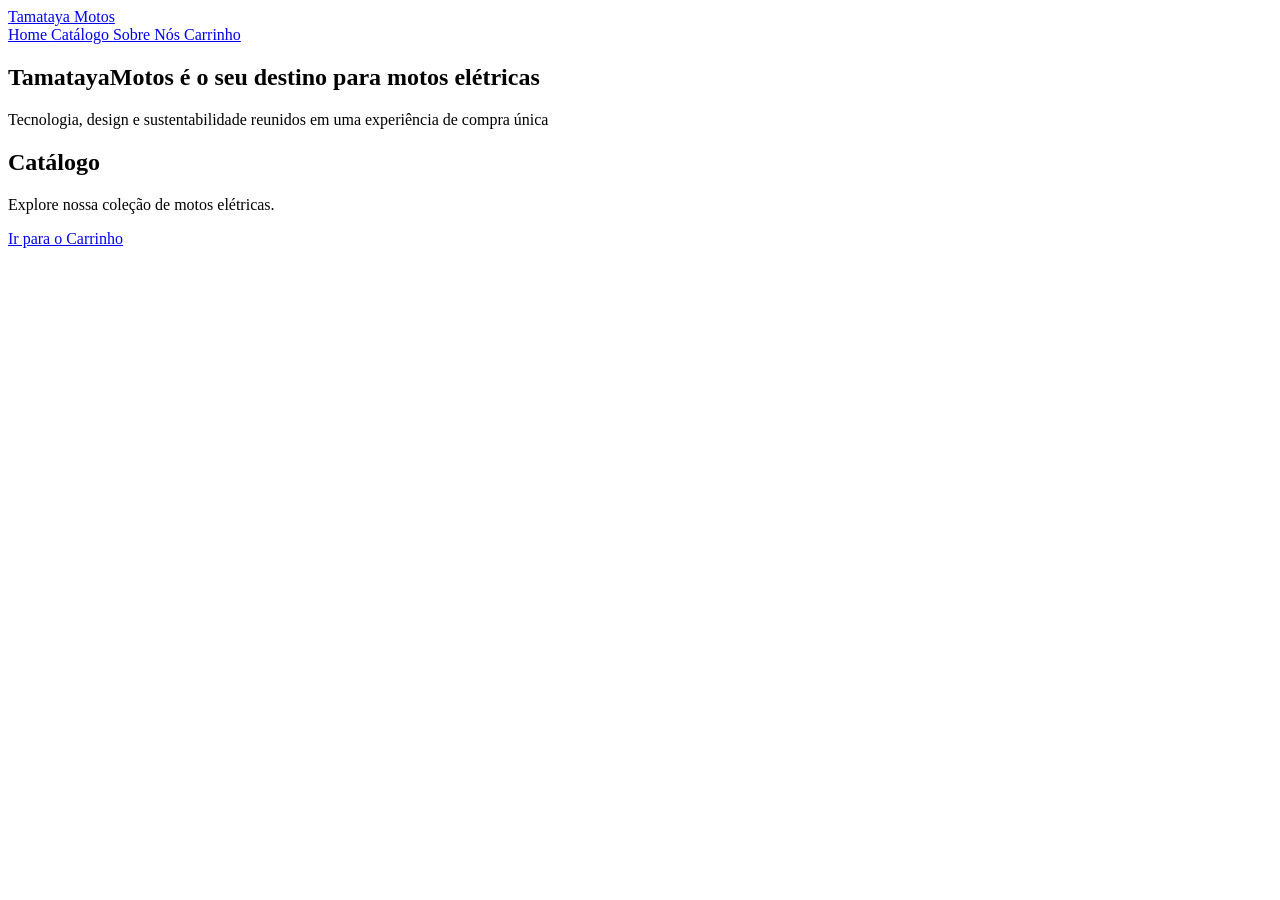
==== index.html @ 349761d3 "feat: estruturando pagina principal index.html" ====
<!DOCTYPE html>
<html lang="pt-br">
<head>
    <meta charset="UTF-8">
    <meta name="viewport" content="width=device-width, initial-scale=1.0">
    <link rel="preconnect" href="https://fonts.googleapis.com">
    <link rel="preconnect" href="https://fonts.gstatic.com" crossorigin>
    <link href="https://fonts.googleapis.com/css2?family=Orbitron:wght@416&family=Poppins&display=swap" rel="stylesheet">
    <link rel="stylesheet" href="/src/css/style.css">
    <title> Asia Figures </title>
</head>
<body>
    
    <header>
        <a href="#home "class="logo"> Tamataya Moto<span>s</span> </a>
        
        <nav>
            <a href="#home"> Home </a>
            <a href="#catalogo"> Catálogo </a>
            <a href="/pages/sobre.html"> Sobre Nós </a>
            <a href="/pages/loja.html">Carrinho</a>
        </nav>

    </header>

        <section class="inicio" id="home">
            <div class="inicio-text">
                <h1> TamatayaMotos é o seu destino para motos elétricas</h1>
                <p>  Tecnologia, design e sustentabilidade reunidos em uma experiência de compra única </p>

            </div>
        </section>

        <section class="catalogo" id="catalogo">
            <h2> Catálogo </h2>
            <div id="descricao">
            <p>Explore nossa coleção de motos elétricas.</p>
            </div>

            <div class="cards-catalogo" id="lista-produtos">
                </div>

            <div>
                <a href="pages/loja.html" class="carrinho">Ir para o Carrinho</a> 
            </div>

        </section>

        <script src="src/js/script.js" defer></script>
</body>
</html>
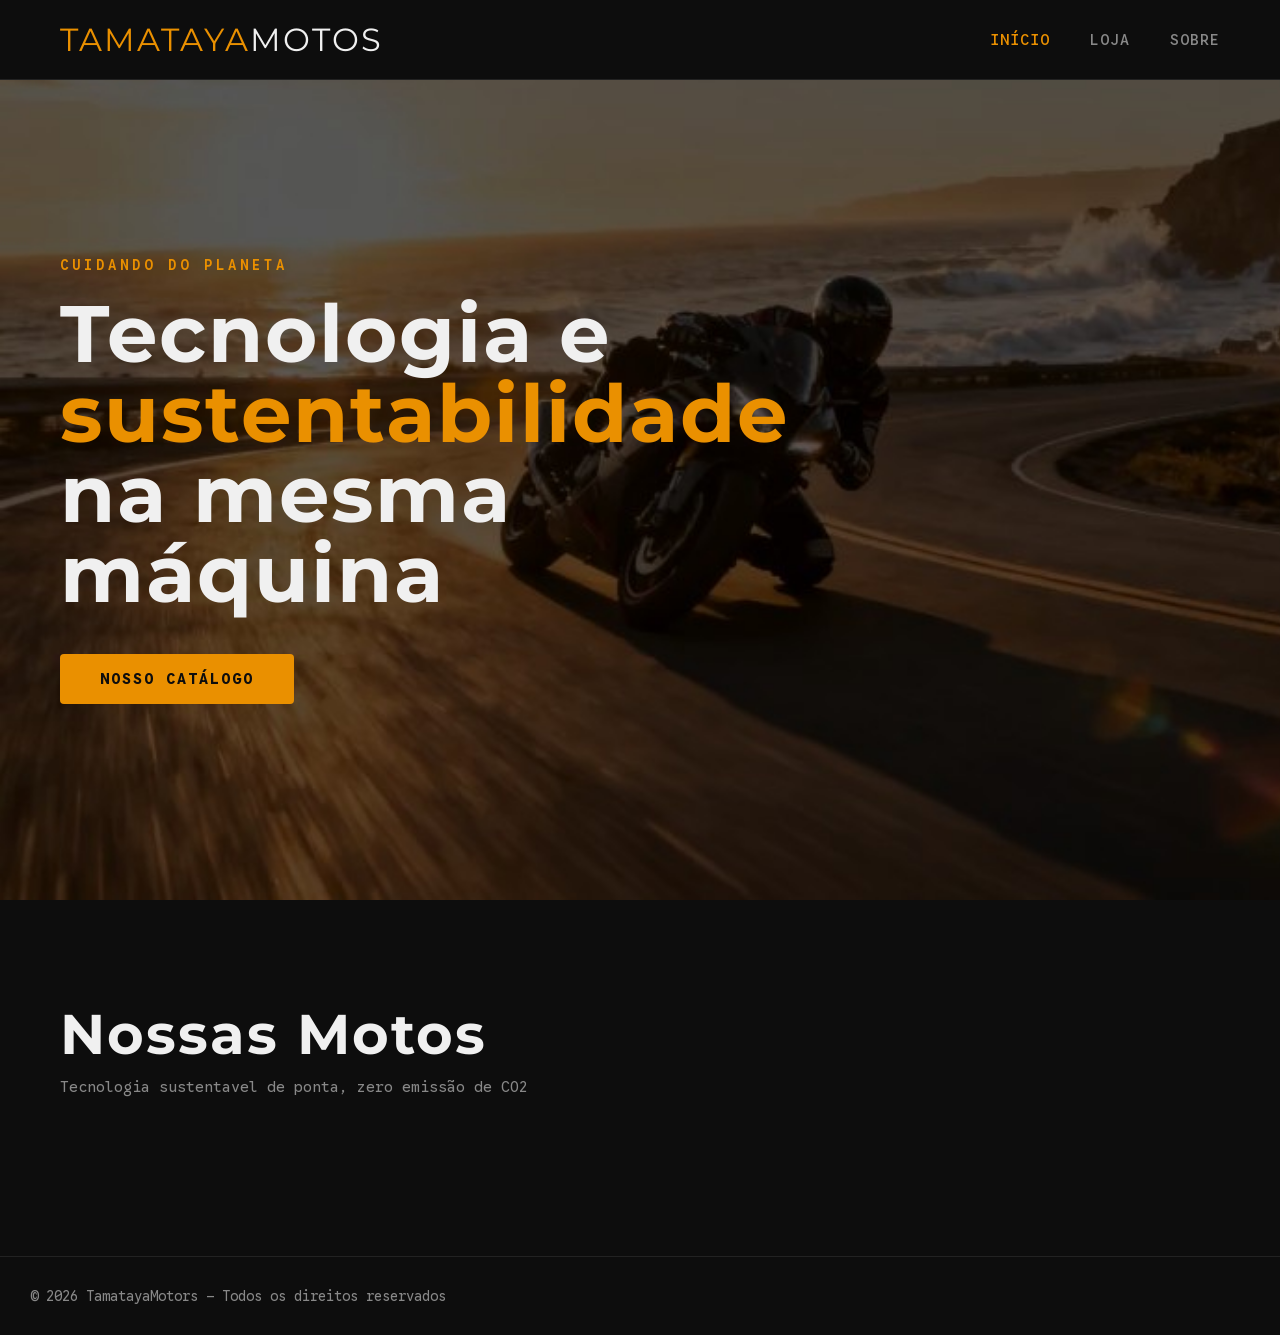
==== commit 6f934810: "style: atribuindo estilo.css à página principal" ====
--- a/index.html
+++ b/index.html
@@ -3,49 +3,47 @@
 <head>
     <meta charset="UTF-8">
     <meta name="viewport" content="width=device-width, initial-scale=1.0">
+    <link rel="stylesheet" href="./src/css/estilo.css">
     <link rel="preconnect" href="https://fonts.googleapis.com">
-    <link rel="preconnect" href="https://fonts.gstatic.com" crossorigin>
-    <link href="https://fonts.googleapis.com/css2?family=Orbitron:wght@416&family=Poppins&display=swap" rel="stylesheet">
-    <link rel="stylesheet" href="/src/css/style.css">
-    <title> Asia Figures </title>
+<link rel="preconnect" href="https://fonts.gstatic.com" crossorigin>
+<link href="https://fonts.googleapis.com/css2?family=Google+Sans+Code:ital,wght,MONO@0,300..800,1;1,300..800,1&family=Montserrat:ital,wght@0,100..900;1,100..900&display=swap" rel="stylesheet">
+    <title>TamatayaMotos | Motos Elétricas</title>
 </head>
 <body>
-    
+
     <header>
-        <a href="#home "class="logo"> Tamataya Moto<span>s</span> </a>
-        
+        <div class="logo">
+            <span class="logo-volt">TAMATAYA</span><span class="logo-ride">MOTOS</span>
+        </div>
         <nav>
-            <a href="#home"> Home </a>
-            <a href="#catalogo"> Catálogo </a>
-            <a href="/pages/sobre.html"> Sobre Nós </a>
-            <a href="/pages/loja.html">Carrinho</a>
+            <ul>
+                <li><a href="./index.html" class="ativo">Início</a></li>
+                <li><a href="./pages/loja.html">Loja</a></li>
+                <li><a href="./pages/sobre.html">Sobre</a></li>
+            </ul>
         </nav>
-
     </header>
 
-        <section class="inicio" id="home">
-            <div class="inicio-text">
-                <h1> TamatayaMotos é o seu destino para motos elétricas</h1>
-                <p>  Tecnologia, design e sustentabilidade reunidos em uma experiência de compra única </p>
+    <section id="banner">
+        <div class="banner-texto">
+            <p class="banner-sub">Cuidando do planeta</p>
+            <h1>Tecnologia e <span>sustentabilidade</span> na mesma máquina</h1>
+            <a href="#produtos" class="btn-principal">Nosso catálogo</a>
+        </div>
+        <div class="banner-detalhe"></div>
+    </section>
 
-            </div>
-        </section>
+    <section id="produtos">
+        <h2>Nossas Motos</h2>
+        <p class="section-sub">Tecnologia sustentavel de ponta, zero emissão de CO2</p>
+        <div id="lista-produtos"></div>
+    </section>
 
-        <section class="catalogo" id="catalogo">
-            <h2> Catálogo </h2>
-            <div id="descricao">
-            <p>Explore nossa coleção de motos elétricas.</p>
-            </div>
+    <footer>
+        <p>&copy; 2026 TamatayaMotors — Todos os direitos reservados</p>
+    </footer>
 
-            <div class="cards-catalogo" id="lista-produtos">
-                </div>
+    <script src="./src/js/script.js"></script>
 
-            <div>
-                <a href="pages/loja.html" class="carrinho">Ir para o Carrinho</a> 
-            </div>
-
-        </section>
-
-        <script src="src/js/script.js" defer></script>
 </body>
 </html>
--- a/src/css/estilo.css
+++ b/src/css/estilo.css
@@ -0,0 +1,450 @@
+@import url('https://fonts.googleapis.com/css2?family=Bebas+Neue&family=Barlow:wght@400;500;600;700&display=swap');
+
+@import url('https://fonts.googleapis.com/css2?family=Google+Sans+Code:ital,wght,MONO@0,300..800,1;1,300..800,1&family=Montserrat:ital,wght@0,100..900;1,100..900&display=swap');
+
+
+:root {
+    --preto: #0d0d0d;
+    --preto-card: #161616;
+    --preto-borda: #222;
+    --laranja: #ea9000;
+    --laranja-escuro: #b96c00;
+    --branco: #f0f0f0;
+    --cinza: #888;
+    --fonte-titulo: 'Montserrat', sans-serif;
+    --fonte-corpo: 'Google Sans Code', sans-serif;
+}
+
+* {
+    margin: 0;
+    padding: 0;
+    box-sizing: border-box;
+}
+
+html {
+    scroll-behavior: smooth;
+}
+
+body {
+    background-color: var(--preto);
+    color: var(--branco);
+    font-family: var(--fonte-corpo);
+    font-size: 16px;
+}
+
+header {
+    display: flex;
+    justify-content: space-between;
+    align-items: center;
+    padding: 20px 60px;
+    background-color: var(--preto);
+    border-bottom: 1px solid var(--preto-borda);
+    position: fixed;
+    top: 0;
+    width: 100%;
+    z-index: 100;
+}
+
+.logo {
+    font-family: var(--fonte-titulo);
+    font-size: 32px;
+    letter-spacing: 2px;
+}
+
+.logo-volt {
+    color: var(--laranja);
+}
+
+.logo-ride {
+    color: var(--branco);
+}
+
+nav ul {
+    display: flex;
+    list-style: none;
+    gap: 40px;
+}
+
+nav ul li a {
+    color: var(--cinza);
+    text-decoration: none;
+    font-size: 15px;
+    font-weight: 500;
+    text-transform: uppercase;
+    letter-spacing: 1px;
+    transition: color 0.3s ease;
+}
+
+nav ul li a:hover,
+nav ul li a.ativo {
+    color: var(--laranja);
+}
+
+#banner {
+    background-image: url(../assets/motobanner.jpg);
+    background-repeat: no-repeat;
+    background-size: cover;
+    display: flex;
+    align-items: center;
+    justify-content: space-between;
+    min-height: 100vh;
+    padding: 140px 60px 80px;
+    background-color: var(--preto);
+    overflow: hidden;
+    position: relative;
+}
+
+    &::before {
+        content: '';
+        /* background-color: #000000b5; */
+        background: rgba(0, 0, 0, 0.4);
+        position: absolute;
+        top: 0;
+        left: 0;
+        width: 100%;
+        height: 100%;
+        z-index: 0;
+    }
+#banner > * {
+  position: relative;
+  z-index: 1;
+}
+
+.banner-texto {
+    max-width: 600px;
+}
+
+.banner-sub {
+    color: var(--laranja);
+    font-size: 14px;
+    text-transform: uppercase;
+    letter-spacing: 4px;
+    margin-bottom: 20px;
+    font-weight: 600;
+}
+
+.banner-texto h1 {
+    font-family: var(--fonte-titulo);
+    font-size: 80px;
+    line-height: 1;
+    letter-spacing: 2px;
+    margin-bottom: 40px;
+}
+
+.banner-texto h1 span {
+    color: var(--laranja);
+}
+
+.btn-principal {
+    display: inline-block;
+    background-color: var(--laranja);
+    color: var(--preto);
+    text-decoration: none;
+    font-weight: 700;
+    font-size: 15px;
+    text-transform: uppercase;
+    letter-spacing: 2px;
+    padding: 16px 40px;
+    border-radius: 4px;
+    transition: all 0.3s ease;
+}
+
+.btn-principal:hover {
+    background-color: var(--laranja-escuro);
+    transform: translateY(-2px);
+}
+
+
+#produtos {
+    padding: 100px 60px;
+    background-color: var(--preto);
+}
+
+#produtos h2 {
+    font-family: var(--fonte-titulo);
+    font-size: 56px;
+    letter-spacing: 2px;
+    margin-bottom: 10px;
+}
+
+.section-sub {
+    color: var(--cinza);
+    font-size: 15px;
+    margin-bottom: 60px;
+}
+
+#lista-produtos {
+    display: flex;
+    flex-wrap: wrap;
+    gap: 30px;
+    justify-content: center;
+}
+
+.card-produto {
+    background-color: var(--preto-card);
+    border: 1px solid var(--preto-borda);
+    border-radius: 8px;
+    width: 340px;
+    overflow: hidden;
+    transition: transform 0.3s ease, border-color 0.3s ease;
+    cursor: pointer;
+}
+
+.card-produto:hover {
+    transform: translateY(-8px);
+    border-color: var(--laranja);
+}
+
+.card-produto img {
+    width: 100%;
+    height: 220px;
+    object-fit: contain;
+    padding: 16px;
+    background-color: var(--preto-card);
+    display: block;
+}
+
+.card-info {
+    padding: 24px;
+}
+
+.card-info h3 {
+    font-family: var(--fonte-titulo);
+    font-size: 28px;
+    letter-spacing: 1px;
+    margin-bottom: 10px;
+    color: var(--branco);
+}
+
+.card-info p {
+    color: var(--cinza);
+    font-size: 14px;
+    line-height: 1.7;
+    margin-bottom: 20px;
+}
+
+.card-info .preco {
+    color: var(--laranja);
+    font-size: 22px;
+    font-weight: 700;
+}
+
+#loja-main {
+    padding: 120px 60px 80px;
+    min-height: 100vh;
+}
+
+#carrinho-section h2 {
+    font-family: var(--fonte-titulo);
+    font-size: 56px;
+    letter-spacing: 2px;
+    margin-bottom: 10px;
+}
+
+#lista-carrinho {
+    margin-top: 40px;
+    display: flex;
+    flex-direction: column;
+    gap: 16px;
+    margin-bottom: 40px;
+}
+
+.item-carrinho {
+    display: flex;
+    justify-content: space-between;
+    align-items: center;
+    background-color: var(--preto-card);
+    border: 1px solid var(--preto-borda);
+    border-radius: 8px;
+    padding: 24px 30px;
+    transition: border-color 0.3s ease;
+}
+
+.item-carrinho:hover {
+    border-color: var(--laranja);
+}
+
+.item-info h4 {
+    font-family: var(--fonte-titulo);
+    font-size: 24px;
+    letter-spacing: 1px;
+    margin-bottom: 4px;
+}
+
+.item-info p {
+    color: var(--cinza);
+    font-size: 14px;
+}
+
+.item-preco {
+    color: var(--laranja);
+    font-size: 20px;
+    font-weight: 700;
+}
+
+#resumo {
+    background-color: var(--preto-card);
+    border: 1px solid var(--preto-borda);
+    border-radius: 8px;
+    padding: 36px;
+    max-width: 500px;
+    margin-left: auto;
+}
+
+.resumo-linha {
+    display: flex;
+    justify-content: space-between;
+    align-items: center;
+    padding: 14px 0;
+    border-bottom: 1px solid var(--preto-borda);
+    color: var(--cinza);
+    font-size: 15px;
+}
+
+.resumo-linha.destaque {
+    border-bottom: none;
+    padding-top: 20px;
+}
+
+.resumo-linha.destaque span {
+    color: var(--branco);
+    font-size: 18px;
+    font-weight: 600;
+}
+
+.resumo-linha.destaque h2 {
+    font-family: var(--fonte-titulo);
+    font-size: 40px;
+    color: var(--laranja);
+    letter-spacing: 1px;
+}
+
+.resumo-acoes {
+    display: flex;
+    flex-direction: column;
+    gap: 12px;
+    margin-top: 28px;
+}
+
+#btn-desconto {
+    background-color: transparent;
+    border: 1px solid var(--laranja);
+    color: var(--laranja);
+    padding: 14px;
+    font-family: var(--fonte-corpo);
+    font-size: 14px;
+    font-weight: 600;
+    text-transform: uppercase;
+    letter-spacing: 1px;
+    border-radius: 4px;
+    cursor: pointer;
+    transition: all 0.3s ease;
+}
+
+#btn-desconto:hover {
+    background-color: var(--laranja);
+    color: var(--preto);
+}
+
+#btn-finalizar {
+    background-color: var(--laranja);
+    border: none;
+    color: var(--preto);
+    padding: 16px;
+    font-family: var(--fonte-corpo);
+    font-size: 15px;
+    font-weight: 700;
+    text-transform: uppercase;
+    letter-spacing: 2px;
+    border-radius: 4px;
+    cursor: pointer;
+    transition: all 0.3s ease;
+}
+
+#btn-finalizar:hover {
+    background-color: var(--laranja-escuro);
+    transform: translateY(-2px);
+}
+
+#msg-desconto {
+    margin-top: 16px;
+    color: var(--laranja);
+    font-size: 13px;
+    font-weight: 600;
+    text-align: center;
+}
+
+#sobre-main {
+    padding: 120px 60px 80px;
+    min-height: 100vh;
+}
+
+#sobre-hero {
+    margin-bottom: 70px;
+}
+
+#sobre-hero h2 {
+    font-family: var(--fonte-titulo);
+    font-size: 72px;
+    letter-spacing: 2px;
+    line-height: 1;
+    margin-bottom: 16px;
+}
+
+#sobre-hero h2 span {
+    color: var(--laranja);
+}
+
+#sobre-conteudo {
+    display: flex;
+    flex-direction: column;
+    gap: 50px;
+    max-width: 800px;
+}
+
+.sobre-bloco h3 {
+    font-family: var(--fonte-titulo);
+    font-size: 32px;
+    letter-spacing: 1px;
+    color: var(--laranja);
+    margin-bottom: 16px;
+}
+
+.sobre-bloco p {
+    color: #bbb;
+    font-size: 16px;
+    line-height: 1.9;
+    margin-bottom: 14px;
+}
+
+.sobre-numeros {
+    display: flex;
+    gap: 40px;
+    flex-wrap: wrap;
+    margin-top: 20px;
+    padding-top: 50px;
+    border-top: 1px solid var(--preto-borda);
+}
+
+.numero-item h3 {
+    font-family: var(--fonte-titulo);
+    font-size: 48px;
+    color: var(--laranja);
+    letter-spacing: 2px;
+}
+
+.numero-item p {
+    color: var(--cinza);
+    font-size: 14px;
+    text-transform: uppercase;
+    letter-spacing: 1px;
+    margin-top: 4px;
+}
+
+footer {
+    text-align: start;
+    padding: 30px;
+    border-top: 1px solid var(--preto-borda);
+    color: var(--cinza);
+    font-size: 14px;
+}
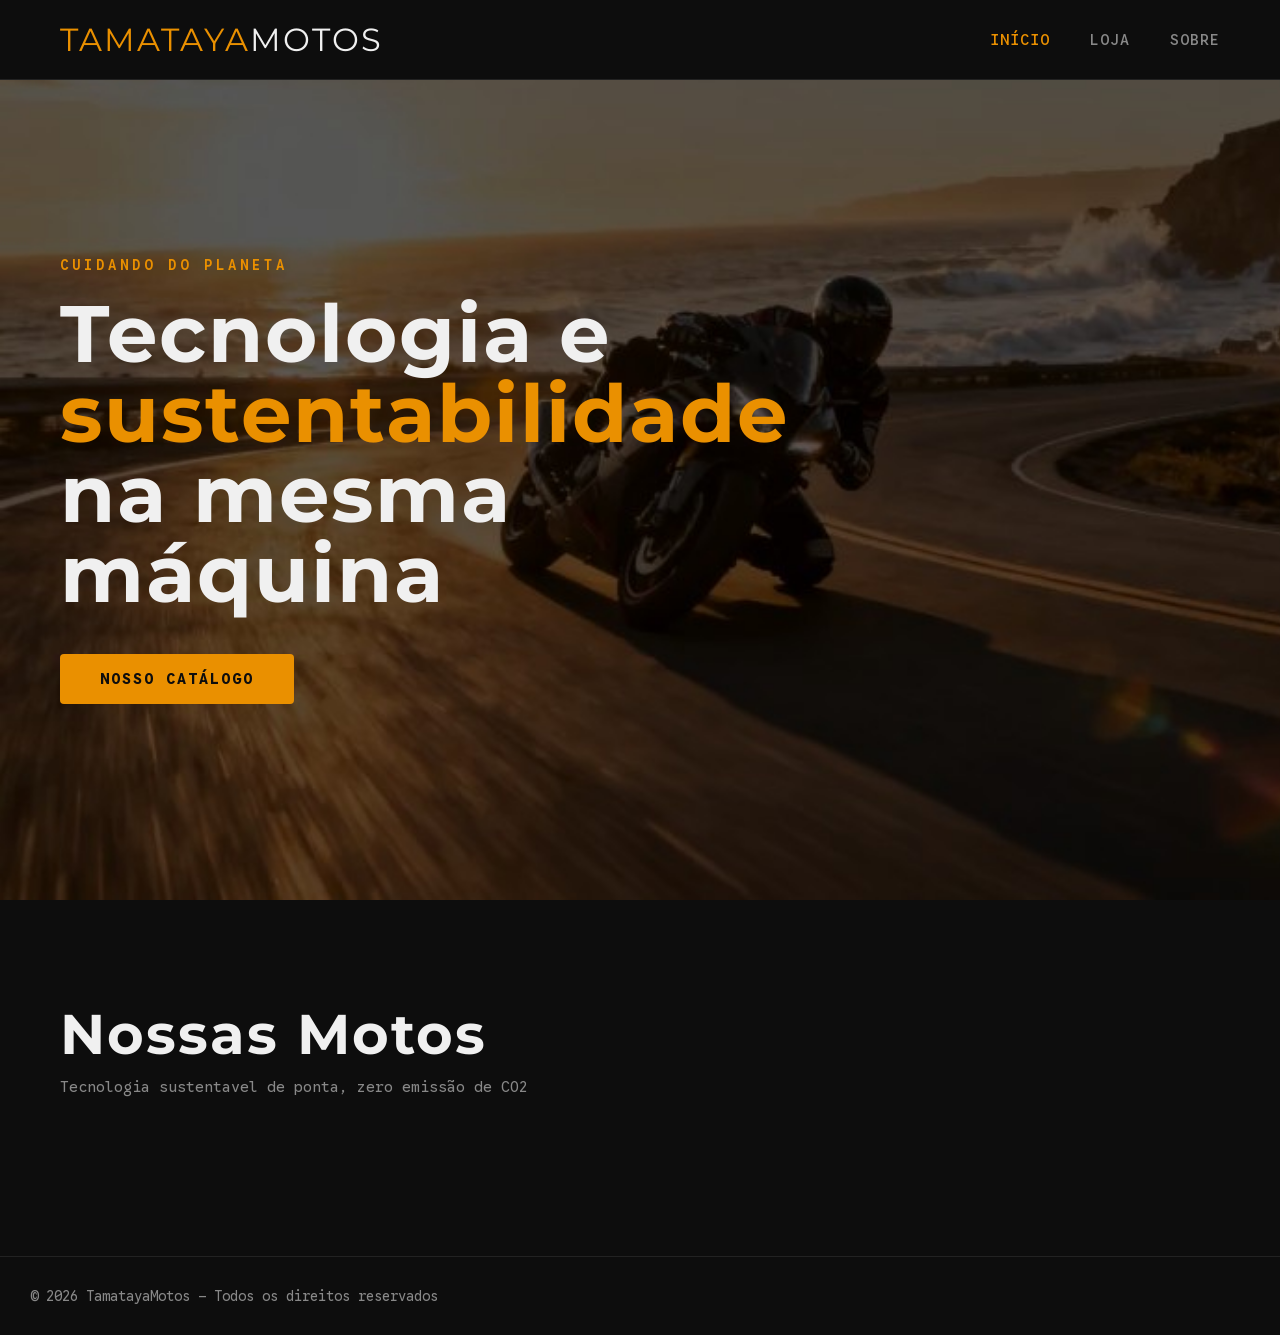
==== commit a005fd48: "feat: estruturando o arquivo loja.html" ====
--- a/index.html
+++ b/index.html
@@ -40,7 +40,7 @@
     </section>
 
     <footer>
-        <p>&copy; 2026 TamatayaMotors — Todos os direitos reservados</p>
+        <p>&copy; 2026 TamatayaMotos — Todos os direitos reservados</p>
     </footer>
 
     <script src="./src/js/script.js"></script>
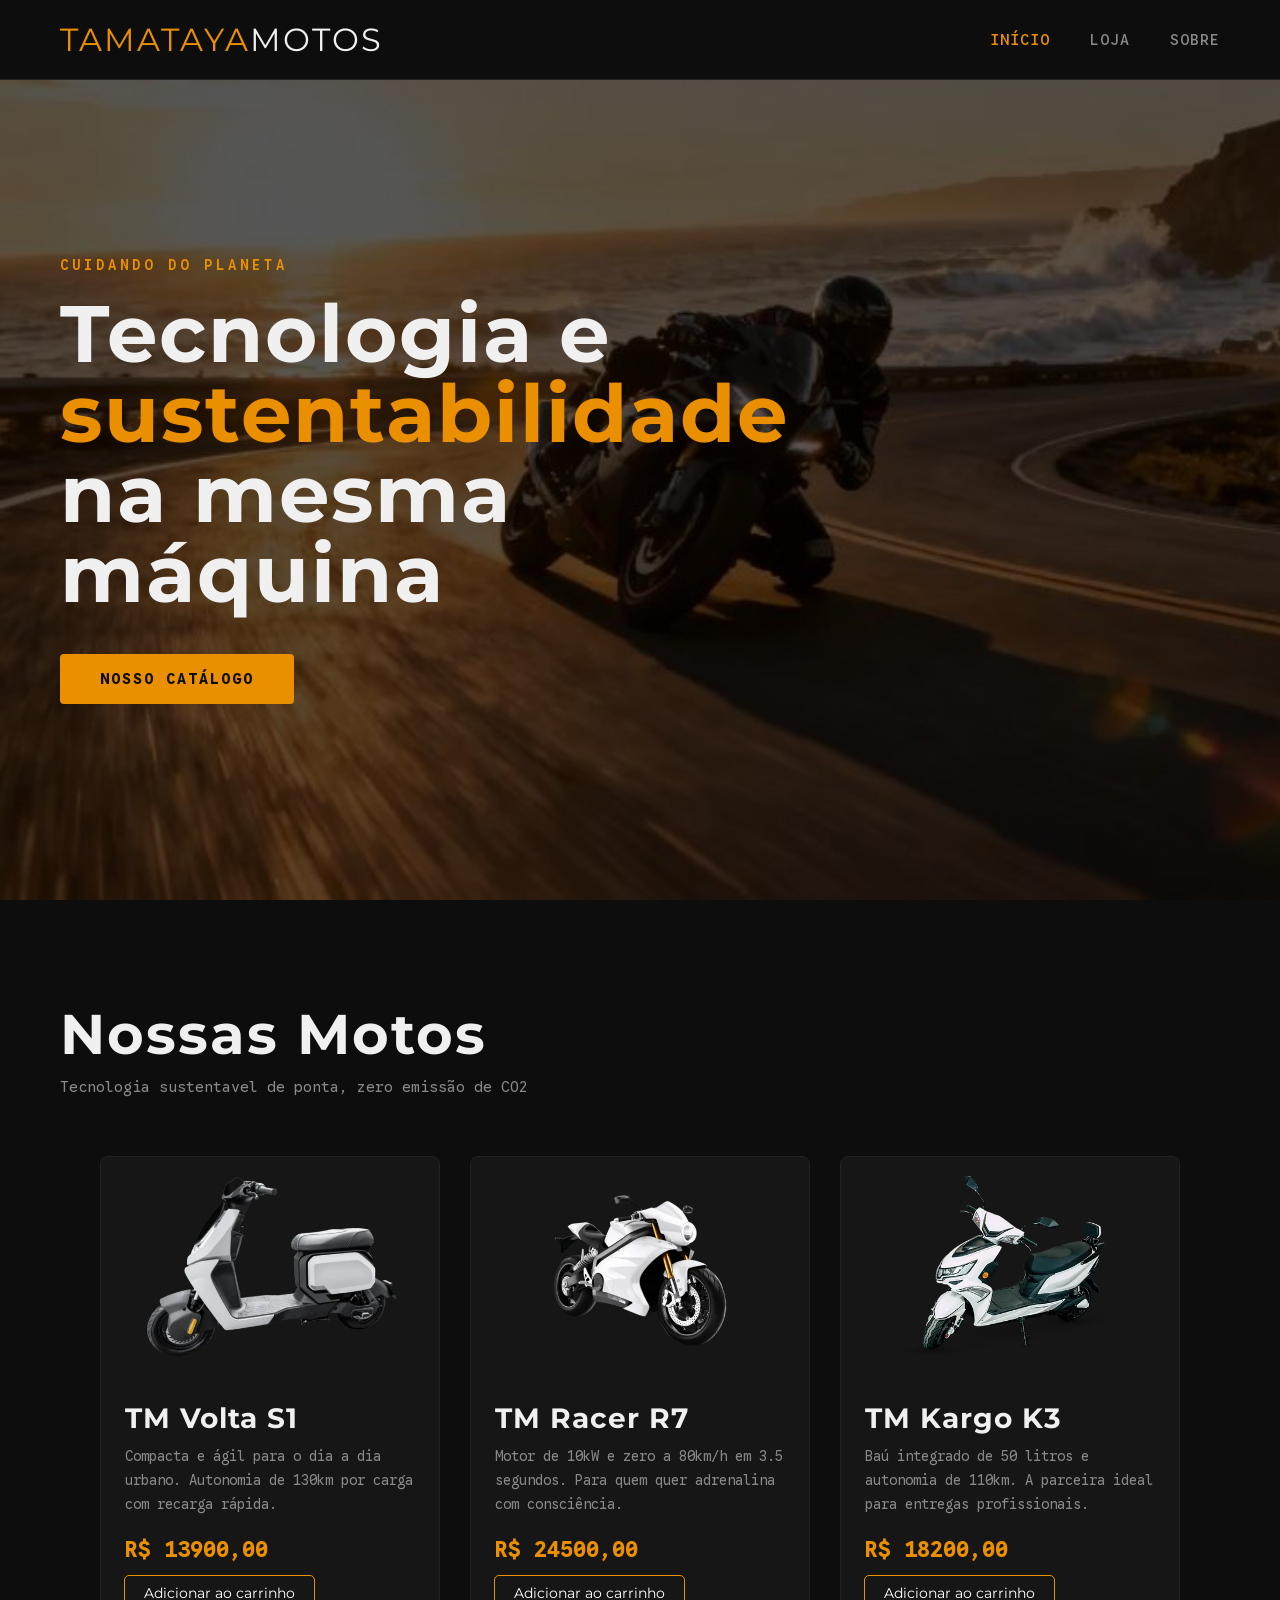
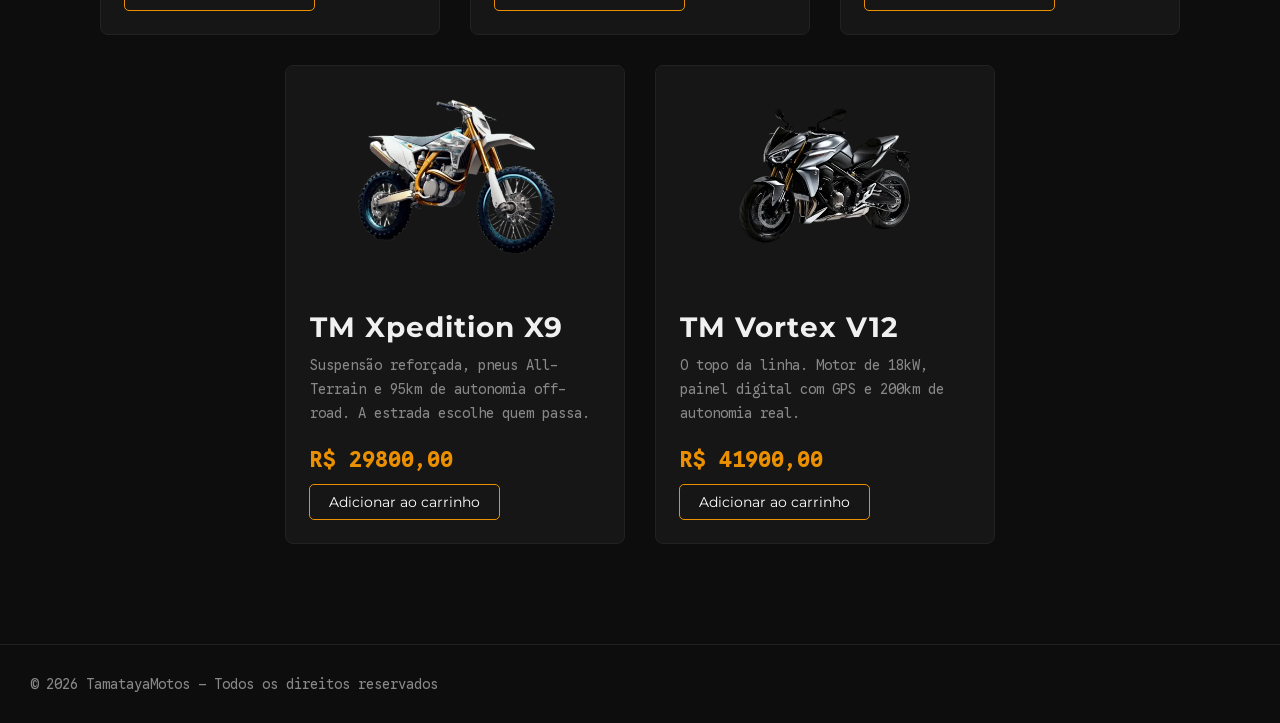
==== commit 339ecbd8: "feat: adicionando botoes: adicionar ao carrinho e excluir do carrinho" ====
--- a/index.html
+++ b/index.html
@@ -33,6 +33,8 @@
         <div class="banner-detalhe"></div>
     </section>
 
+    <div id="msg-adicionado"></div>
+
     <section id="produtos">
         <h2>Nossas Motos</h2>
         <p class="section-sub">Tecnologia sustentavel de ponta, zero emissão de CO2</p>
--- a/src/css/estilo.css
+++ b/src/css/estilo.css
@@ -1,4 +1,4 @@
-@import url('https://fonts.googleapis.com/css2?family=Bebas+Neue&family=Barlow:wght@400;500;600;700&display=swap');
+
 
 @import url('https://fonts.googleapis.com/css2?family=Google+Sans+Code:ital,wght,MONO@0,300..800,1;1,300..800,1&family=Montserrat:ital,wght@0,100..900;1,100..900&display=swap');
 
@@ -93,18 +93,6 @@
     overflow: hidden;
     position: relative;
 }
-
-    &::before {
-        content: '';
-        /* background-color: #000000b5; */
-        background: rgba(0, 0, 0, 0.4);
-        position: absolute;
-        top: 0;
-        left: 0;
-        width: 100%;
-        height: 100%;
-        z-index: 0;
-    }
 #banner > * {
   position: relative;
   z-index: 1;
@@ -187,12 +175,12 @@
     width: 340px;
     overflow: hidden;
     transition: transform 0.3s ease, border-color 0.3s ease;
-    cursor: pointer;
 }
 
 .card-produto:hover {
     transform: translateY(-8px);
     border-color: var(--laranja);
+ 
 }
 
 .card-produto img {
@@ -402,6 +390,21 @@
     max-width: 800px;
 }
 
+#destaque{
+    max-width: 1000px;
+    margin-right: 0;
+}
+
+#destaque h4{
+    color: var(--branco);
+    font-size: 48px;
+    display: flex;
+    text-align: right;
+    margin-top: 150px;
+    font-family: 'Montserrat', sans-serif;
+}
+
+
 .sobre-bloco h3 {
     font-family: var(--fonte-titulo);
     font-size: 32px;
@@ -417,34 +420,71 @@
     margin-bottom: 14px;
 }
 
-.sobre-numeros {
-    display: flex;
-    gap: 40px;
-    flex-wrap: wrap;
-    margin-top: 20px;
-    padding-top: 50px;
-    border-top: 1px solid var(--preto-borda);
-}
-
-.numero-item h3 {
-    font-family: var(--fonte-titulo);
-    font-size: 48px;
-    color: var(--laranja);
-    letter-spacing: 2px;
-}
-
-.numero-item p {
-    color: var(--cinza);
-    font-size: 14px;
-    text-transform: uppercase;
-    letter-spacing: 1px;
-    margin-top: 4px;
-}
-
 footer {
     text-align: start;
     padding: 30px;
     border-top: 1px solid var(--preto-borda);
     color: var(--cinza);
     font-size: 14px;
-}+}
+
+/* ── Botão adicionar ao carrinho (index) ── */
+.btn-adicionar {
+    font-family: 'Montserrat', sans-serif;
+    margin-top: 0.8rem;
+    padding: 0.5rem 1.2rem;
+    /* background-color: #f97316; */
+    background-color: transparent;
+    outline: solid 0.1px var(--laranja);
+    color: #fff;
+    border: none;
+    border-radius: 4px;
+    font-size: 0.9rem;
+    cursor: pointer;
+    transition: background 0.2s;
+}
+
+.btn-adicionar:hover {
+    background-color: #ea6c0a;
+}
+
+/* ── Mensagem de confirmação (index) ── */
+#msg-adicionado {
+    display: none;
+    position: fixed;
+    bottom: 2rem;
+    right: 2rem;
+    background-color: #22c55e;
+    color: #fff;
+    padding: 0.8rem 1.5rem;
+    border-radius: 6px;
+    font-size: 0.95rem;
+    font-weight: 600;
+    box-shadow: 0 4px 12px rgba(0,0,0,0.3);
+    z-index: 999;
+}
+
+/* ── Botão excluir item (loja/carrinho) ── */
+.btn-excluir {
+    padding: 0.4rem 0.9rem;
+    background-color: transparent;
+    color: #ef4444;
+    border: 1px solid #ef4444;
+    border-radius: 4px;
+    font-size: 0.85rem;
+    cursor: pointer;
+    transition: background 0.2s, color 0.2s;
+}
+
+.btn-excluir:hover {
+    background-color: #ef4444;
+    color: #fff;
+}
+
+/* ── Carrinho vazio ── */
+.carrinho-vazio {
+    text-align: center;
+    padding: 2rem;
+    color: #888;
+    font-size: 1rem;
+}
